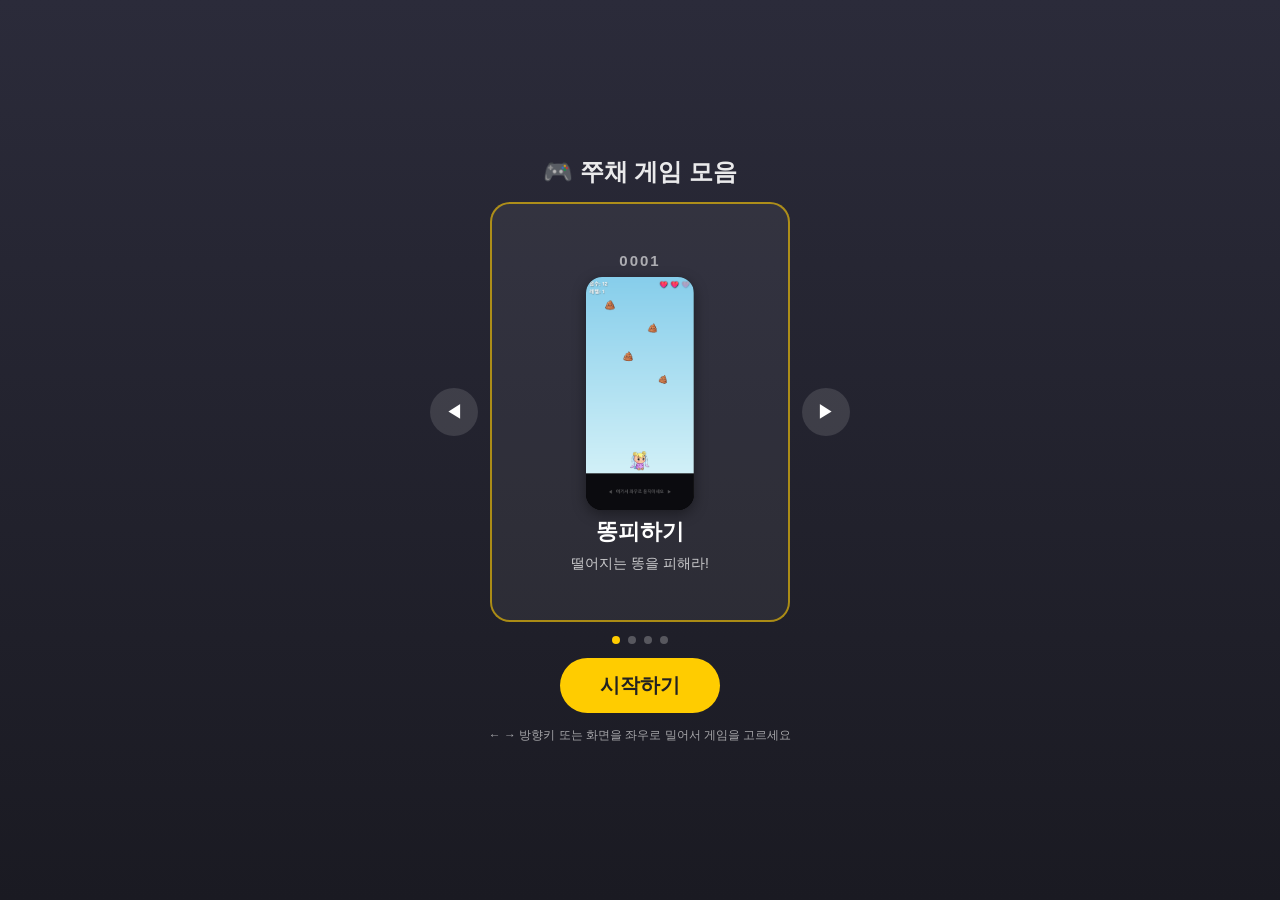
==== index.html @ 01518832 "쭈채Run 점프 버튼 라운드 처리, 허브 대표 이미지 다시 정확히 캡처 - 점프 버튼 모서리를 각진 사각형에서 둥근 사각형(border-radius 20px)으로   변경. 크기(" ====
<!DOCTYPE html>
<html lang="ko">
<head>
<meta charset="UTF-8">
<meta name="viewport" content="width=device-width, initial-scale=1.0, user-scalable=no, viewport-fit=cover">
<meta name="robots" content="noindex, nofollow">
<title>쭈채 게임 모음</title>
<link rel="stylesheet" href="hub.css?v=8">
</head>
<body>
  <div id="hub-container">
    <h1 id="hub-title">🎮 쭈채 게임 모음</h1>

    <div id="carousel">
      <button id="prevBtn" class="nav-btn" aria-label="이전 게임">◀</button>

      <div id="slide">
        <div id="slideNumber">0001</div>
        <div id="thumbWrap">
          <img id="thumbImg" class="hidden" alt="">
          <div id="thumbFallback" class="hidden"></div>
        </div>
        <div id="slideTitle">똥피하기</div>
        <div id="slideDesc"></div>
      </div>

      <button id="nextBtn" class="nav-btn" aria-label="다음 게임">▶</button>
    </div>

    <div id="dots"></div>

    <button id="startBtn">시작하기</button>

    <p class="hint">← → 방향키 또는 화면을 좌우로 밀어서 게임을 고르세요</p>
  </div>

  <script src="hub.js?v=10"></script>
</body>
</html>
---- hub.css ----
* {
  margin: 0;
  padding: 0;
  box-sizing: border-box;
}

html {
  height: 100vh;
  height: 100dvh;
}

body {
  height: 100%;
  overflow: hidden;
  background: #222;
  font-family: "Segoe UI", "Malgun Gothic", sans-serif;
  touch-action: pan-y;
  color: #fff;
}

#hub-container {
  min-height: 100%;
  overflow-y: auto;
  display: flex;
  flex-direction: column;
  align-items: center;
  justify-content: center;
  gap: 14px;
  padding: 20px;
  text-align: center;
  background: linear-gradient(to bottom, #2b2b3a, #1a1a22);
}

#hub-title {
  font-size: 24px;
  opacity: 0.9;
}

#carousel {
  display: flex;
  align-items: center;
  gap: 12px;
  width: 100%;
  max-width: 420px;
}

.nav-btn {
  flex: 0 0 auto;
  width: 48px;
  height: 48px;
  border-radius: 999px;
  border: none;
  background: rgba(255,255,255,0.12);
  color: #fff;
  font-size: 18px;
  cursor: pointer;
}

.nav-btn:active {
  background: rgba(255,255,255,0.25);
  transform: scale(0.94);
}

.nav-btn:disabled {
  opacity: 0.25;
  cursor: default;
}

#slide {
  flex: 1 1 auto;
  background: rgba(255,255,255,0.06);
  border: 2px solid rgba(255,204,0,0.6);
  border-radius: 20px;
  padding: 20px 16px;
  display: flex;
  flex-direction: column;
  align-items: center;
  gap: 8px;
  /* min이 아니라 고정 height — 슬라이드마다 제목/설명 길이가 달라도
     대표 이미지와 그 아래 점·버튼이 항상 같은 위치에 오도록 합니다.
     내용(대표 이미지+글자)보다 넉넉하게 잡아 상하좌우 여백을 확보합니다. */
  height: 420px;
  justify-content: center;
  overflow: hidden;
}

#slide.not-ready {
  border-color: rgba(255,255,255,0.2);
  opacity: 0.6;
}

#slideNumber {
  font-size: 15px;
  letter-spacing: 2px;
  opacity: 0.6;
  font-weight: bold;
}

#thumbWrap {
  width: 108px;
  aspect-ratio: 390 / 844;
  border-radius: 16px;
  overflow: hidden;
  background: #000;
  box-shadow: 0 4px 14px rgba(0,0,0,0.4);
  display: flex;
  align-items: center;
  justify-content: center;
  flex: 0 0 auto;
}

#thumbImg {
  width: 100%;
  height: 100%;
  object-fit: cover;
}

#thumbImg.hidden {
  display: none;
}

#thumbFallback {
  font-size: 56px;
}

#thumbFallback.hidden {
  display: none;
}

#slideTitle {
  font-size: 22px;
  font-weight: bold;
  /* 한글+영문이 섞이면(예: "쭈채Run") 폰트별 줄 높이가 달라 카드마다
     미묘하게 높이가 어긋날 수 있어, 줄 높이를 고정값으로 못박습니다. */
  line-height: 28px;
  height: 28px;
}

#slideDesc {
  font-size: 14px;
  opacity: 0.75;
  line-height: 18px;
  height: 18px;
  width: 100%;
  white-space: nowrap;
  overflow: hidden;
  text-overflow: ellipsis;
}

#dots {
  display: flex;
  gap: 8px;
}

#dots .dot {
  width: 8px;
  height: 8px;
  border-radius: 999px;
  background: rgba(255,255,255,0.25);
}

#dots .dot.active {
  background: #ffcc00;
}

#startBtn {
  padding: 14px 40px;
  font-size: 20px;
  font-weight: bold;
  border: none;
  border-radius: 999px;
  background: #ffcc00;
  color: #222;
  cursor: pointer;
}

#startBtn:active {
  transform: scale(0.96);
}

#startBtn:disabled {
  background: rgba(255,255,255,0.15);
  color: rgba(255,255,255,0.4);
  cursor: default;
}

.hint {
  font-size: 12px;
  opacity: 0.6;
  max-width: 320px;
}
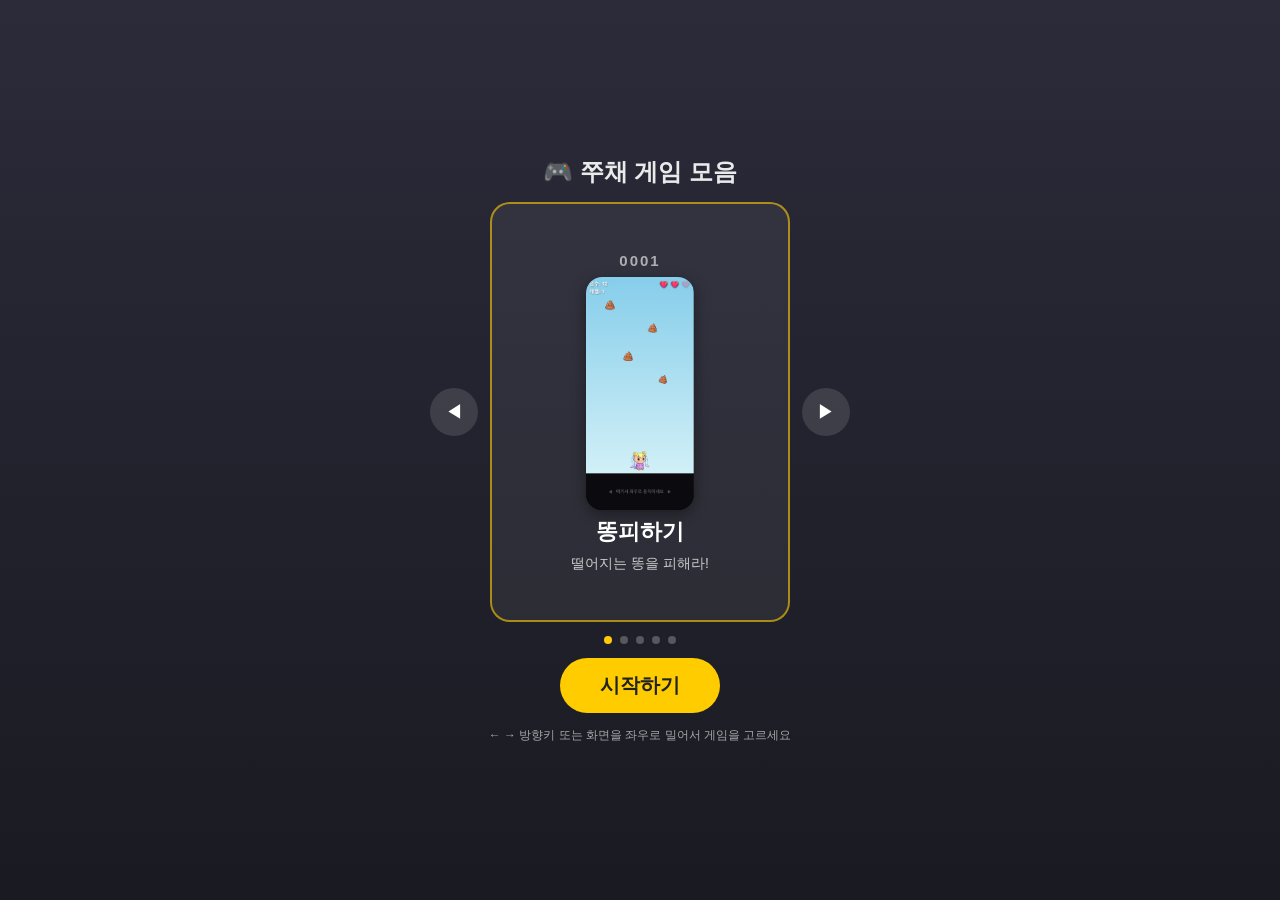
==== commit ab4b3a0f: "0004 벌레 소탕 게임 추가 (갤러그류) 가로등 아래 몰려드는 벌레를 자동 발사 미사일로 잡는 게임. 04·08번 캐릭터(닌자 판다·드래곤) 선택, ◀ ▶ 홀드 이동 + 가운데 " ====
--- a/index.html
+++ b/index.html
@@ -5,9 +5,10 @@
 <meta name="viewport" content="width=device-width, initial-scale=1.0, user-scalable=no, viewport-fit=cover">
 <meta name="robots" content="noindex, nofollow">
 <title>쭈채 게임 모음</title>
-<link rel="stylesheet" href="hub.css?v=8">
+<link rel="stylesheet" href="hub.css?v=9">
 </head>
 <body>
+  <div id="pullRefresh"><span class="spin-icon">⟳</span><span id="pullRefreshText">아래로 당겨서 새로고침</span></div>
   <div id="hub-container">
     <h1 id="hub-title">🎮 쭈채 게임 모음</h1>
 
@@ -34,6 +35,6 @@
     <p class="hint">← → 방향키 또는 화면을 좌우로 밀어서 게임을 고르세요</p>
   </div>
 
-  <script src="hub.js?v=10"></script>
+  <script src="hub.js?v=13"></script>
 </body>
 </html>
--- a/hub.css
+++ b/hub.css
@@ -16,6 +16,41 @@
   font-family: "Segoe UI", "Malgun Gothic", sans-serif;
   touch-action: pan-y;
   color: #fff;
+}
+
+#pullRefresh {
+  position: fixed;
+  top: -50px;
+  left: 0;
+  right: 0;
+  height: 50px;
+  display: flex;
+  align-items: center;
+  justify-content: center;
+  gap: 6px;
+  color: rgba(255,255,255,0.85);
+  font-size: 13px;
+  font-weight: bold;
+  pointer-events: none;
+  z-index: 50;
+  transition: transform 0.25s ease;
+}
+
+#pullRefresh.dragging {
+  transition: none;
+}
+
+#pullRefresh.ready {
+  color: #ffcc00;
+}
+
+#pullRefresh.spinning .spin-icon {
+  animation: pull-refresh-spin 0.6s linear infinite;
+}
+
+@keyframes pull-refresh-spin {
+  from { transform: rotate(0deg); }
+  to { transform: rotate(360deg); }
 }
 
 #hub-container {
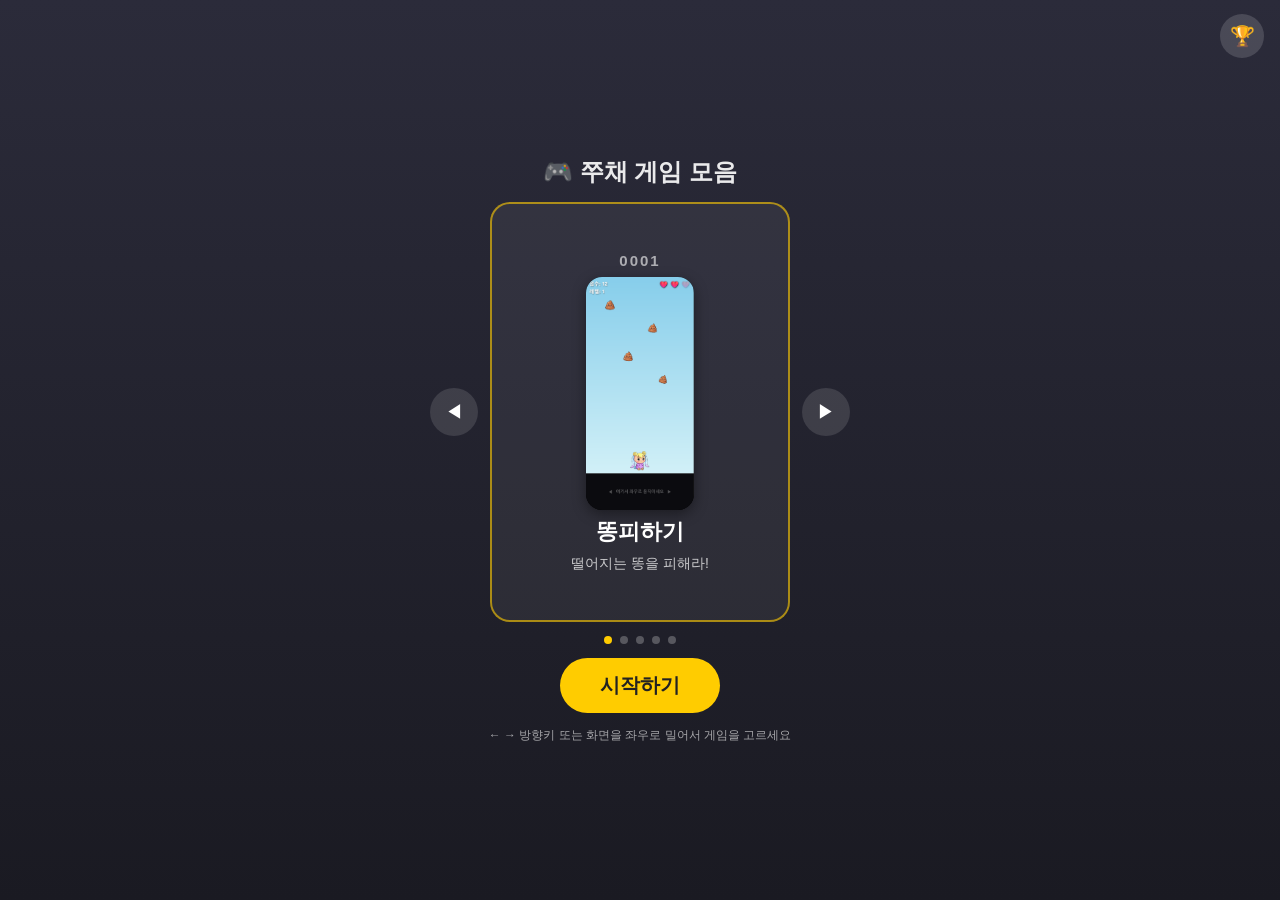
==== commit 6ddc22b9: "허브에서 보고 있던 게임의 랭킹으로 바로 들어가도록 변경 허브의 🏆 링크가 현재 슬라이드에 맞춰 rankings.html?game=000N으로 이동하고, 랭킹 화면은 그 쿼리로 시" ====
--- a/index.html
+++ b/index.html
@@ -5,10 +5,11 @@
 <meta name="viewport" content="width=device-width, initial-scale=1.0, user-scalable=no, viewport-fit=cover">
 <meta name="robots" content="noindex, nofollow">
 <title>쭈채 게임 모음</title>
-<link rel="stylesheet" href="hub.css?v=9">
+<link rel="stylesheet" href="hub.css?v=10">
 </head>
 <body>
   <div id="pullRefresh"><span class="spin-icon">⟳</span><span id="pullRefreshText">아래로 당겨서 새로고침</span></div>
+  <a id="rankLink" href="rankings.html" aria-label="랭킹 보기">🏆</a>
   <div id="hub-container">
     <h1 id="hub-title">🎮 쭈채 게임 모음</h1>
 
@@ -35,6 +36,6 @@
     <p class="hint">← → 방향키 또는 화면을 좌우로 밀어서 게임을 고르세요</p>
   </div>
 
-  <script src="hub.js?v=13"></script>
+  <script src="hub.js?v=17"></script>
 </body>
 </html>
--- a/hub.css
+++ b/hub.css
@@ -51,6 +51,29 @@
 @keyframes pull-refresh-spin {
   from { transform: rotate(0deg); }
   to { transform: rotate(360deg); }
+}
+
+#rankLink {
+  position: fixed;
+  top: 14px;
+  right: 16px;
+  z-index: 20;
+  width: 44px;
+  height: 44px;
+  display: flex;
+  align-items: center;
+  justify-content: center;
+  font-size: 20px;
+  color: #fff;
+  text-decoration: none;
+  background: rgba(255,255,255,0.15);
+  border-radius: 999px;
+  transition: background 0.15s, transform 0.15s;
+}
+
+#rankLink:active {
+  background: rgba(255,255,255,0.3);
+  transform: scale(0.94);
 }
 
 #hub-container {
